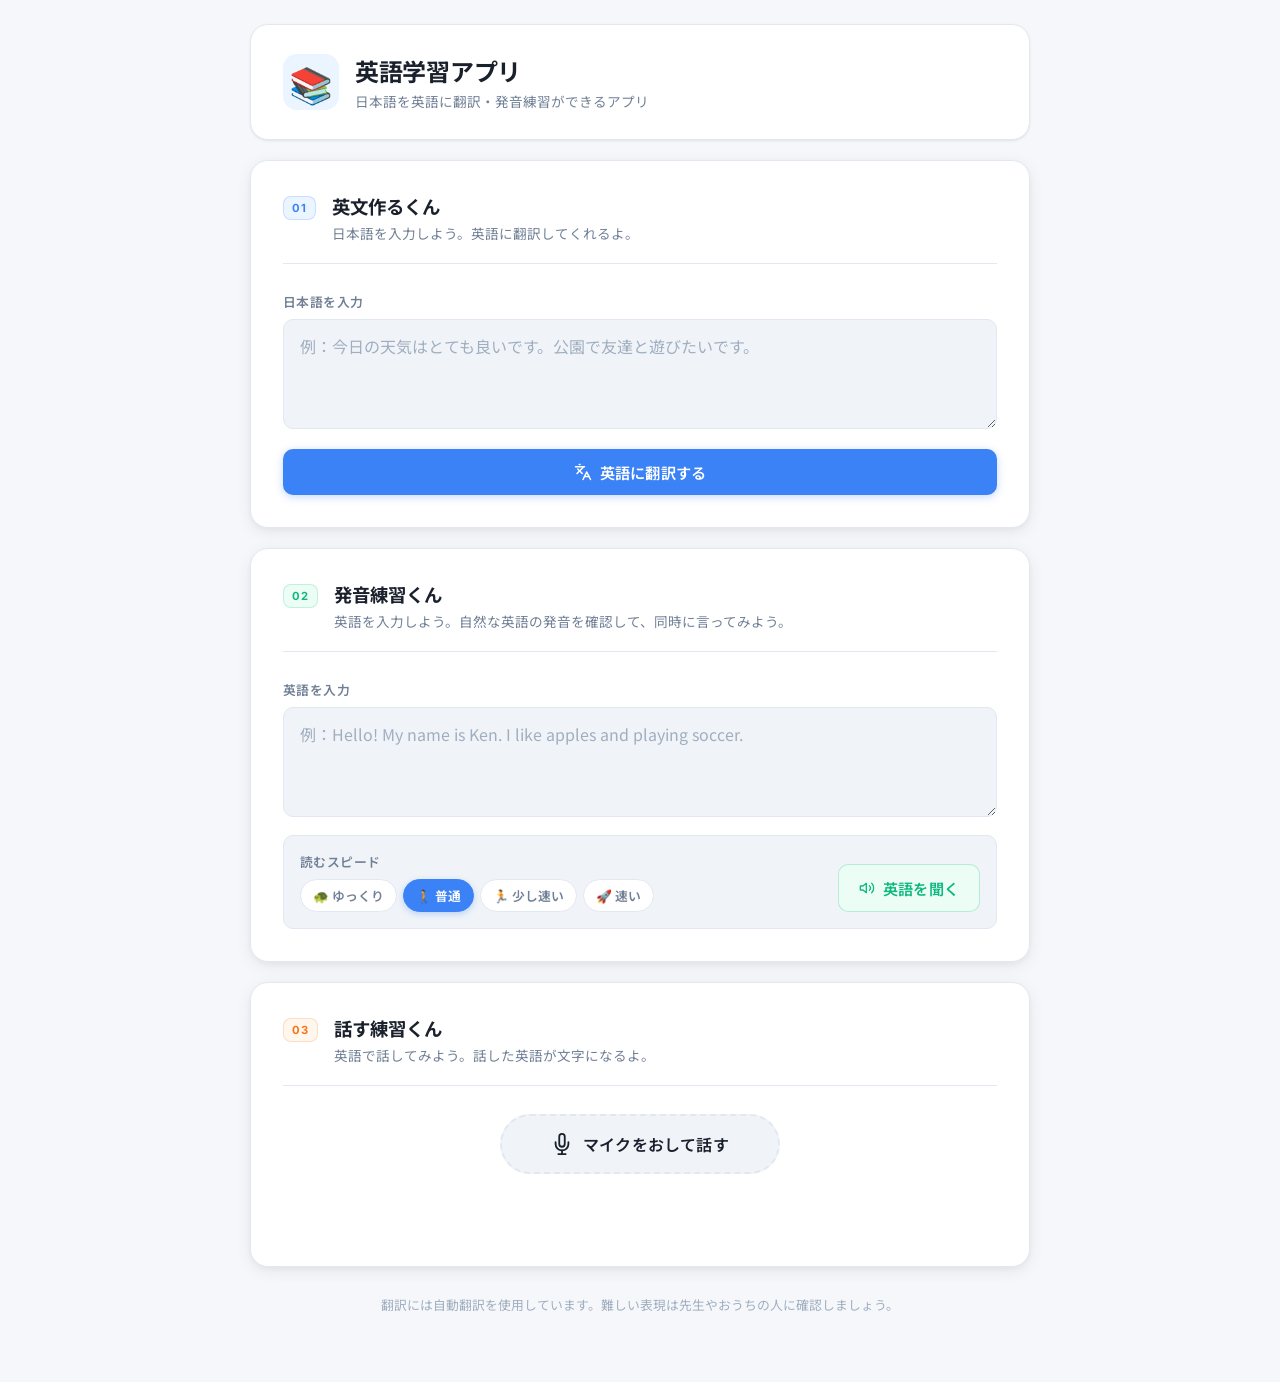
==== all-in-one.html @ df4510b5 "Add files via upload" ====
<!DOCTYPE html>
<html lang="ja">

<head>
  <meta charset="UTF-8">
  <meta name="viewport" content="width=device-width, initial-scale=1.0">
  <title>英語学習アプリ</title>
  <meta name="description" content="小学生高学年向け英語学習アプリ。日本語を英語に翻訳し、読み上げ・スピーキング練習機能付き。">
  <link href="https://fonts.googleapis.com/css2?family=Inter:wght@400;500;600;700&family=Noto+Sans+JP:wght@400;500;700&display=swap" rel="stylesheet">
  <style>
    :root {
      --bg: #F5F7FA;
      --surface: #FFFFFF;
      --surface-2: #F0F4F8;
      --border: #E2E8F0;
      --text-primary: #1A202C;
      --text-secondary: #718096;
      --text-muted: #A0AEC0;
      --blue: #3B82F6;
      --blue-light: #EBF5FF;
      --blue-dark: #2563EB;
      --green: #10B981;
      --green-light: #ECFDF5;
      --red: #EF4444;
      --red-light: #FEF2F2;
      --orange: #F97316;
      --shadow-sm: 0 1px 3px rgba(0,0,0,0.06), 0 1px 2px rgba(0,0,0,0.04);
      --shadow: 0 4px 16px rgba(0,0,0,0.07), 0 2px 6px rgba(0,0,0,0.04);
      --shadow-lg: 0 12px 40px rgba(0,0,0,0.10), 0 4px 12px rgba(0,0,0,0.06);
      --radius: 18px;
      --radius-sm: 10px;
      --transition: all 0.2s cubic-bezier(0.4, 0, 0.2, 1);
    }
    * { box-sizing: border-box; margin: 0; padding: 0; }
    body {
      font-family: 'Noto Sans JP', 'Inter', sans-serif;
      background: var(--bg);
      color: var(--text-primary);
      min-height: 100vh;
      padding: 24px 16px 60px;
    }
    .app-container {
      max-width: 780px;
      margin: 0 auto;
      display: flex;
      flex-direction: column;
      gap: 20px;
    }
    /* ---- Header ---- */
    header {
      padding: 28px 32px;
      background: var(--surface);
      border-radius: var(--radius);
      border: 1px solid var(--border);
      box-shadow: var(--shadow-sm);
      animation: fadeDown 0.5s ease forwards;
    }
    @keyframes fadeDown {
      from { opacity: 0; transform: translateY(-12px); }
      to   { opacity: 1; transform: translateY(0); }
    }
    .header-inner { display: flex; align-items: center; }
    .logo { display: flex; align-items: center; gap: 16px; }
    .logo-icon {
      font-size: 2.2rem;
      width: 56px; height: 56px;
      background: var(--blue-light);
      border-radius: 14px;
      display: flex; align-items: center; justify-content: center;
      flex-shrink: 0;
    }
    header h1 { font-size: 1.5rem; font-weight: 700; color: var(--text-primary); letter-spacing: -0.3px; }
    header p  { font-size: 0.85rem; color: var(--text-secondary); margin-top: 3px; }
    /* ---- Cards ---- */
    main { display: flex; flex-direction: column; gap: 20px; }
    .card {
      background: var(--surface);
      border-radius: var(--radius);
      padding: 32px;
      border: 1px solid var(--border);
      box-shadow: var(--shadow);
      opacity: 0;
      animation: fadeUp 0.5s ease forwards;
    }
    .card:nth-child(1) { animation-delay: 0.08s; }
    .card:nth-child(2) { animation-delay: 0.16s; }
    .card:nth-child(3) { animation-delay: 0.24s; }
    @keyframes fadeUp {
      from { opacity: 0; transform: translateY(16px); }
      to   { opacity: 1; transform: translateY(0); }
    }
    .card-header {
      display: flex; align-items: flex-start; gap: 16px;
      margin-bottom: 28px; padding-bottom: 20px;
      border-bottom: 1px solid var(--border);
    }
    .section-num {
      font-family: 'Inter', monospace;
      font-size: 0.7rem; font-weight: 700;
      color: var(--blue); background: var(--blue-light);
      border: 1px solid rgba(59,130,246,0.2);
      border-radius: 8px; padding: 4px 8px;
      letter-spacing: 1px; margin-top: 3px; flex-shrink: 0;
    }
    #card-speak .section-num { color: var(--orange); background: #FFF7ED; border-color: rgba(249,115,22,0.2); }
    #card-read  .section-num { color: var(--green);  background: var(--green-light); border-color: rgba(16,185,129,0.2); }
    .card h2       { font-size: 1.15rem; font-weight: 700; color: var(--text-primary); margin-bottom: 4px; }
    .card-desc     { font-size: 0.85rem; color: var(--text-secondary); }
    /* ---- Inputs ---- */
    .input-group { display: flex; flex-direction: column; gap: 8px; margin-bottom: 16px; }
    label { font-size: 0.8rem; font-weight: 600; color: var(--text-secondary); letter-spacing: 0.4px; text-transform: uppercase; }
    textarea {
      width: 100%; height: 110px;
      padding: 14px 16px;
      background: var(--surface-2);
      border: 1.5px solid var(--border);
      border-radius: var(--radius-sm);
      color: var(--text-primary);
      font-family: inherit; font-size: 1rem; line-height: 1.6;
      resize: vertical; transition: var(--transition);
    }
    textarea::placeholder { color: var(--text-muted); }
    textarea:focus { outline: none; border-color: var(--blue); background: var(--surface); box-shadow: 0 0 0 3px rgba(59,130,246,0.1); }
    /* ---- Buttons ---- */
    .btn {
      font-family: inherit; font-weight: 600; font-size: 0.95rem;
      cursor: pointer; border: none; border-radius: var(--radius-sm);
      padding: 12px 20px; transition: var(--transition);
      display: inline-flex; align-items: center; justify-content: center;
      gap: 8px; letter-spacing: 0.2px;
    }
    .btn-primary {
      width: 100%; background: var(--blue); color: white;
      margin-top: 4px; box-shadow: 0 2px 8px rgba(59,130,246,0.3);
    }
    .btn-primary:hover { background: var(--blue-dark); box-shadow: 0 4px 16px rgba(59,130,246,0.4); transform: translateY(-1px); }
    .btn-primary:active { transform: translateY(0); }
    .btn-primary:disabled { opacity: 0.6; cursor: not-allowed; transform: none; box-shadow: none; }
    .btn-voice {
      background: var(--green-light); color: var(--green);
      border: 1.5px solid rgba(16,185,129,0.25); white-space: nowrap;
    }
    .btn-voice:hover { background: var(--green); color: white; border-color: transparent; box-shadow: 0 4px 12px rgba(16,185,129,0.35); transform: translateY(-1px); }
    .btn-record {
      width: 100%; max-width: 280px; padding: 16px 28px; font-size: 1rem;
      background: var(--surface-2); color: var(--text-primary);
      border: 2px dashed var(--border); border-radius: 50px; gap: 10px;
    }
    .btn-record:hover { border-color: var(--orange); color: var(--orange); background: #FFF7ED; transform: translateY(-1px); }
    .btn-record.recording {
      background: #FEF2F2; border: 2px solid var(--red); color: var(--red);
      animation: recordPulse 1.5s ease-in-out infinite;
    }
    @keyframes recordPulse {
      0%, 100% { box-shadow: 0 0 0 0 rgba(239,68,68,0.3); }
      50%       { box-shadow: 0 0 0 10px rgba(239,68,68,0); }
    }
    /* ---- Result boxes ---- */
    .result-box {
      margin-top: 20px; background: var(--blue-light);
      border: 1.5px solid rgba(59,130,246,0.2);
      border-radius: var(--radius-sm); padding: 20px;
      animation: fadeIn 0.35s ease;
    }
    .speech-result-box {
      margin-top: 20px; background: #FFF7ED;
      border: 1.5px solid rgba(249,115,22,0.2);
      border-radius: var(--radius-sm); padding: 20px;
      animation: fadeIn 0.35s ease;
    }
    @keyframes fadeIn {
      from { opacity: 0; transform: scale(0.98); }
      to   { opacity: 1; transform: scale(1); }
    }
    .hidden { display: none !important; }
    .result-label {
      display: flex; align-items: center; gap: 6px;
      font-size: 0.75rem; font-weight: 700; color: var(--blue);
      text-transform: uppercase; letter-spacing: 0.8px; margin-bottom: 10px;
    }
    .speech-result-box .result-label { color: var(--orange); }
    .result-text { font-size: 1.25rem; font-weight: 600; color: var(--text-primary); line-height: 1.7; word-break: break-word; }
    /* ---- Speed pills ---- */
    .audio-controls {
      display: flex; flex-wrap: wrap; align-items: flex-end;
      gap: 16px; margin-top: 18px; padding: 16px;
      background: var(--surface-2); border-radius: var(--radius-sm);
      border: 1px solid var(--border);
    }
    .speed-group { display: flex; flex-direction: column; gap: 8px; flex: 1; min-width: 200px; }
    .speed-pills { display: flex; gap: 6px; flex-wrap: wrap; }
    .pill {
      font-family: inherit; font-size: 0.8rem; font-weight: 600;
      cursor: pointer; padding: 6px 12px; border-radius: 50px;
      border: 1.5px solid var(--border); background: var(--surface);
      color: var(--text-secondary); transition: var(--transition);
    }
    .pill:hover { border-color: var(--blue); color: var(--blue); background: var(--blue-light); }
    .pill.active { background: var(--blue); color: white; border-color: var(--blue); box-shadow: 0 2px 6px rgba(59,130,246,0.3); }
    /* ---- Speaking section ---- */
    .speak-area { display: flex; flex-direction: column; align-items: center; gap: 20px; }
    /* ---- Waveform ---- */
    .waveform-container {
      display: flex; align-items: center; justify-content: center;
      gap: 4px; height: 40px; opacity: 0; transition: opacity 0.3s ease;
    }
    .waveform-container.active { opacity: 1; }
    .waveform-container span { display: block; width: 4px; background: var(--orange); border-radius: 4px; height: 6px; animation: none; }
    .waveform-container.active span { animation: wave 1.2s ease-in-out infinite; }
    .waveform-container span:nth-child(1)  { animation-delay: 0s;   }
    .waveform-container span:nth-child(2)  { animation-delay: 0.1s; }
    .waveform-container span:nth-child(3)  { animation-delay: 0.2s; }
    .waveform-container span:nth-child(4)  { animation-delay: 0.3s; }
    .waveform-container span:nth-child(5)  { animation-delay: 0.4s; }
    .waveform-container span:nth-child(6)  { animation-delay: 0.5s; }
    .waveform-container span:nth-child(7)  { animation-delay: 0.4s; }
    .waveform-container span:nth-child(8)  { animation-delay: 0.3s; }
    .waveform-container span:nth-child(9)  { animation-delay: 0.2s; }
    .waveform-container span:nth-child(10) { animation-delay: 0.1s; }
    @keyframes wave {
      0%, 100% { height: 6px;  }
      50%       { height: 32px; }
    }
    /* ---- Speech feedback ---- */
    .speech-feedback {
      margin-top: 12px; font-size: 0.9rem; font-weight: 600;
      padding: 10px 14px; border-radius: 8px;
      background: var(--surface); border: 1px solid var(--border);
      display: none;
    }
    .speech-feedback:not(:empty) { display: block; }
    /* ---- Warning ---- */
    .warning-box {
      background: #FEFCE8; border: 1.5px solid #FDE047;
      border-radius: var(--radius-sm); padding: 16px;
      font-size: 0.9rem; color: #854D0E; width: 100%;
    }
    /* ---- Footer ---- */
    footer { text-align: center; font-size: 0.8rem; color: var(--text-muted); padding: 8px; }
    /* ---- Responsive ---- */
    @media (max-width: 600px) {
      body { padding: 16px 12px 48px; }
      .card { padding: 24px 20px; }
      header { padding: 20px; }
      header h1 { font-size: 1.3rem; }
      .audio-controls { flex-direction: column; align-items: stretch; }
      .btn-voice { width: 100%; }
    }
  </style>
</head>

<body>
  <div class="app-container">
    <header>
      <div class="header-inner">
        <div class="logo">
          <span class="logo-icon">📚</span>
          <div>
            <h1>英語学習アプリ</h1>
            <p>日本語を英語に翻訳・発音練習ができるアプリ</p>
          </div>
        </div>
      </div>
    </header>

    <main>
      <!-- Section 1: Translation -->
      <section class="card" id="card-translate">
        <div class="card-header">
          <span class="section-num">01</span>
          <div>
            <h2>英文作るくん</h2>
            <p class="card-desc">日本語を入力しよう。英語に翻訳してくれるよ。</p>
          </div>
        </div>

        <div class="input-group">
          <label for="ja-input">日本語を入力</label>
          <textarea id="ja-input" placeholder="例：今日の天気はとても良いです。公園で友達と遊びたいです。"></textarea>
        </div>

        <button id="translate-btn" class="btn btn-primary">
          <svg xmlns="http://www.w3.org/2000/svg" width="18" height="18" viewBox="0 0 24 24" fill="none"
            stroke="currentColor" stroke-width="2" stroke-linecap="round" stroke-linejoin="round">
            <path d="M5 8l6 6"/><path d="M4 14l6-6 2-2"/><path d="M2 5h12"/>
            <path d="M7 2h1"/><path d="M22 22l-5-10-5 10"/><path d="M14 18h6"/>
          </svg>
          英語に翻訳する
        </button>

        <div id="en-result-container" class="result-box hidden">
          <div class="result-label">
            <svg xmlns="http://www.w3.org/2000/svg" width="14" height="14" viewBox="0 0 24 24" fill="none"
              stroke="currentColor" stroke-width="2" stroke-linecap="round" stroke-linejoin="round">
              <polyline points="20 6 9 17 4 12"/>
            </svg>
            翻訳結果
          </div>
          <p id="en-result-text" class="result-text"></p>

          <div class="audio-controls">
            <div class="speed-group">
              <label for="speed-1">読むスピード</label>
              <div class="speed-pills" id="speed-pills-1" data-target="speed-1">
                <button class="pill" data-value="0.5">🐢 ゆっくり</button>
                <button class="pill active" data-value="0.8">🚶 普通</button>
                <button class="pill" data-value="1.1">🏃 少し速い</button>
                <button class="pill" data-value="1.3">🚀 速い</button>
              </div>
              <input type="hidden" id="speed-1" value="0.8">
            </div>
            <button id="speak-translated-btn" class="btn btn-voice">
              <svg xmlns="http://www.w3.org/2000/svg" width="16" height="16" viewBox="0 0 24 24" fill="none"
                stroke="currentColor" stroke-width="2" stroke-linecap="round" stroke-linejoin="round">
                <polygon points="11 5 6 9 2 9 2 15 6 15 11 19 11 5"/>
                <path d="M19.07 4.93a10 10 0 0 1 0 14.14"/>
                <path d="M15.54 8.46a5 5 0 0 1 0 7.07"/>
              </svg>
              英語を聞く
            </button>
          </div>
        </div>
      </section>

      <!-- Section 2: Read custom English -->
      <section class="card" id="card-read">
        <div class="card-header">
          <span class="section-num">02</span>
          <div>
            <h2>発音練習くん</h2>
            <p class="card-desc">英語を入力しよう。自然な英語の発音を確認して、同時に言ってみよう。</p>
          </div>
        </div>

        <div class="input-group">
          <label for="en-input">英語を入力</label>
          <textarea id="en-input" placeholder="例：Hello! My name is Ken. I like apples and playing soccer."></textarea>
        </div>

        <div class="audio-controls">
          <div class="speed-group">
            <label>読むスピード</label>
            <div class="speed-pills" id="speed-pills-2" data-target="speed-2">
              <button class="pill" data-value="0.5">🐢 ゆっくり</button>
              <button class="pill active" data-value="0.8">🚶 普通</button>
              <button class="pill" data-value="1.1">🏃 少し速い</button>
              <button class="pill" data-value="1.3">🚀 速い</button>
            </div>
            <input type="hidden" id="speed-2" value="0.8">
          </div>
          <button id="speak-input-btn" class="btn btn-voice">
            <svg xmlns="http://www.w3.org/2000/svg" width="16" height="16" viewBox="0 0 24 24" fill="none"
              stroke="currentColor" stroke-width="2" stroke-linecap="round" stroke-linejoin="round">
              <polygon points="11 5 6 9 2 9 2 15 6 15 11 19 11 5"/>
              <path d="M19.07 4.93a10 10 0 0 1 0 14.14"/>
              <path d="M15.54 8.46a5 5 0 0 1 0 7.07"/>
            </svg>
            英語を聞く
          </button>
        </div>
      </section>

      <!-- Section 3: Speaking Practice -->
      <section class="card" id="card-speak">
        <div class="card-header">
          <span class="section-num">03</span>
          <div>
            <h2>話す練習くん</h2>
            <p class="card-desc">英語で話してみよう。話した英語が文字になるよ。</p>
          </div>
        </div>

        <div class="speak-area">
          <button id="start-speech-btn" class="btn btn-record">
            <svg class="mic-icon" xmlns="http://www.w3.org/2000/svg" width="22" height="22" viewBox="0 0 24 24"
              fill="none" stroke="currentColor" stroke-width="2" stroke-linecap="round" stroke-linejoin="round">
              <path d="M12 1a3 3 0 0 0-3 3v8a3 3 0 0 0 6 0V4a3 3 0 0 0-3-3z"/>
              <path d="M19 10v2a7 7 0 0 1-14 0v-2"/>
              <line x1="12" y1="19" x2="12" y2="23"/>
              <line x1="8" y1="23" x2="16" y2="23"/>
            </svg>
            <span id="speech-btn-text">マイクをおして話す</span>
          </button>

          <div class="waveform-container" id="waveform" aria-hidden="true">
            <span></span><span></span><span></span><span></span><span></span>
            <span></span><span></span><span></span><span></span><span></span>
          </div>

          <div id="speech-result-container" class="speech-result-box hidden">
            <div class="result-label">
              <svg xmlns="http://www.w3.org/2000/svg" width="14" height="14" viewBox="0 0 24 24" fill="none"
                stroke="currentColor" stroke-width="2" stroke-linecap="round" stroke-linejoin="round">
                <polyline points="20 6 9 17 4 12"/>
              </svg>
              認識した英語
            </div>
            <p id="speech-result-text" class="result-text"></p>
            <div class="speech-feedback" id="speech-feedback"></div>
          </div>

          <div id="speech-not-supported" class="warning-box hidden">
            ⚠️ このブラウザは音声認識に対応していません。Google Chromeを使ってください。
          </div>
        </div>
      </section>
    </main>

    <footer>
      <p>翻訳には自動翻訳を使用しています。難しい表現は先生やおうちの人に確認しましょう。</p>
    </footer>
  </div>

  <script>
    document.addEventListener('DOMContentLoaded', () => {
      const jaInput            = document.getElementById('ja-input');
      const translateBtn       = document.getElementById('translate-btn');
      const enResultContainer  = document.getElementById('en-result-container');
      const enResultText       = document.getElementById('en-result-text');
      const speakTranslatedBtn = document.getElementById('speak-translated-btn');
      const enInput            = document.getElementById('en-input');
      const speakInputBtn      = document.getElementById('speak-input-btn');
      const startSpeechBtn     = document.getElementById('start-speech-btn');
      const speechBtnText      = document.getElementById('speech-btn-text');
      const waveform           = document.getElementById('waveform');
      const speechResultContainer = document.getElementById('speech-result-container');
      const speechResultText   = document.getElementById('speech-result-text');
      const speechFeedback     = document.getElementById('speech-feedback');
      const speechNotSupported = document.getElementById('speech-not-supported');

      // Speed pills
      document.querySelectorAll('.speed-pills').forEach(group => {
        const hiddenInput = document.getElementById(group.dataset.target);
        group.querySelectorAll('.pill').forEach(pill => {
          pill.addEventListener('click', () => {
            group.querySelectorAll('.pill').forEach(p => p.classList.remove('active'));
            pill.classList.add('active');
            hiddenInput.value = pill.dataset.value;
          });
        });
      });

      // Speech Synthesis
      const synth = window.speechSynthesis;
      let voices = [];
      function loadVoices() { voices = synth.getVoices(); }
      loadVoices();
      if (speechSynthesis.onvoiceschanged !== undefined) speechSynthesis.onvoiceschanged = loadVoices;

      function speak(text, rate) {
        if (!text) return;
        synth.cancel();
        const utterThis = new SpeechSynthesisUtterance(text);
        const enVoice = voices.find(v => v.lang.startsWith('en-US') && v.name.includes('Google'))
                     || voices.find(v => v.lang.startsWith('en-US'))
                     || voices.find(v => v.lang.startsWith('en'));
        if (enVoice) utterThis.voice = enVoice;
        utterThis.lang = 'en-US';
        utterThis.rate = parseFloat(rate);
        synth.speak(utterThis);
      }

      // Vocabulary simplifier
      function simplifyEnglish(text) {
        const map = {
          purchase:'buy', require:'need', assist:'help', difficult:'hard',
          comprehend:'understand', reside:'live', consume:'eat', beverage:'drink',
          obtain:'get', receive:'get', construct:'make', manufacture:'make',
          automobile:'car', photograph:'photo', attempt:'try'
        };
        return Object.entries(map).reduce((str, [c, s]) =>
          str.replace(new RegExp(`\\b${c}\\b`, 'gi'), m =>
            m[0] === m[0].toUpperCase() ? s.charAt(0).toUpperCase() + s.slice(1) : s
          ), text);
      }

      // Translation
      async function translateJaToEn(text) {
        const url = `https://translate.googleapis.com/translate_a/single?client=gtx&sl=ja&tl=en&dt=t&q=${encodeURIComponent(text)}`;
        try {
          const res = await fetch(url);
          if (!res.ok) throw new Error();
          const data = await res.json();
          return simplifyEnglish(data[0].map(s => s[0]).join(''));
        } catch {
          return 'Sorry, translation failed. Please try again.';
        }
      }

      // Section 1
      translateBtn.addEventListener('click', async () => {
        const text = jaInput.value.trim();
        if (!text) { jaInput.focus(); return; }
        translateBtn.textContent = '翻訳中...';
        translateBtn.disabled = true;
        enResultContainer.classList.add('hidden');
        const result = await translateJaToEn(text);
        translateBtn.innerHTML = `<svg xmlns="http://www.w3.org/2000/svg" width="18" height="18" viewBox="0 0 24 24" fill="none" stroke="currentColor" stroke-width="2" stroke-linecap="round" stroke-linejoin="round"><path d="M5 8l6 6"/><path d="M4 14l6-6 2-2"/><path d="M2 5h12"/><path d="M7 2h1"/><path d="M22 22l-5-10-5 10"/><path d="M14 18h6"/></svg> 英語に翻訳する`;
        translateBtn.disabled = false;
        enResultText.textContent = result;
        enResultContainer.classList.remove('hidden');
      });
      speakTranslatedBtn.addEventListener('click', () => speak(enResultText.textContent, document.getElementById('speed-1').value));

      // Section 2
      speakInputBtn.addEventListener('click', () => {
        const text = enInput.value.trim();
        if (!text) { enInput.focus(); return; }
        speak(text, document.getElementById('speed-2').value);
      });

      // Section 3 — Speech recognition
      const SpeechRecognition = window.SpeechRecognition || window.webkitSpeechRecognition;
      if (!SpeechRecognition) {
        startSpeechBtn.classList.add('hidden');
        speechNotSupported.classList.remove('hidden');
      } else {
        const recognition = new SpeechRecognition();
        recognition.lang = 'en-US';
        recognition.interimResults = true;
        recognition.continuous = true;
        let isRecording = false;

        function startRecording() {
          isRecording = true;
          startSpeechBtn.classList.add('recording');
          speechBtnText.textContent = 'タップして停止';
          waveform.classList.add('active');
          speechResultContainer.classList.add('hidden');
          speechFeedback.textContent = '';
          recognition.start();
        }
        function stopRecording() {
          isRecording = false;
          startSpeechBtn.classList.remove('recording');
          speechBtnText.textContent = 'マイクをおして話す';
          waveform.classList.remove('active');
          recognition.stop();
        }

        startSpeechBtn.addEventListener('click', () => isRecording ? stopRecording() : startRecording());

        recognition.addEventListener('result', e => {
          const transcript = Array.from(e.results).map(r => r[0].transcript).join('');
          speechResultText.textContent = transcript;
          speechResultContainer.classList.remove('hidden');
          if (e.results[0].isFinal) {
            const conf = Math.round(e.results[0][0].confidence * 100);
            if (conf >= 75) { speechFeedback.style.color = '#10B981'; speechFeedback.textContent = `✅ よく聞き取れました！ (認識度: ${conf}%)`; }
            else if (conf >= 50) { speechFeedback.style.color = '#F97316'; speechFeedback.textContent = `🔄 もう少しゆっくり話してみよう (認識度: ${conf}%)`; }
            else { speechFeedback.style.color = '#EF4444'; speechFeedback.textContent = `🎤 もう一度はっきり話してみよう (認識度: ${conf}%)`; }
          }
        });
        recognition.addEventListener('end', () => { if (isRecording) stopRecording(); });
        recognition.addEventListener('error', e => {
          stopRecording();
          if (e.error === 'no-speech') {
            speechFeedback.style.color = '#F97316';
            speechFeedback.textContent = '🎤 声が聞き取れませんでした。マイクに向かって話してみよう。';
            speechResultContainer.classList.remove('hidden');
          }
        });
      }
    });
  </script>
</body>
</html>
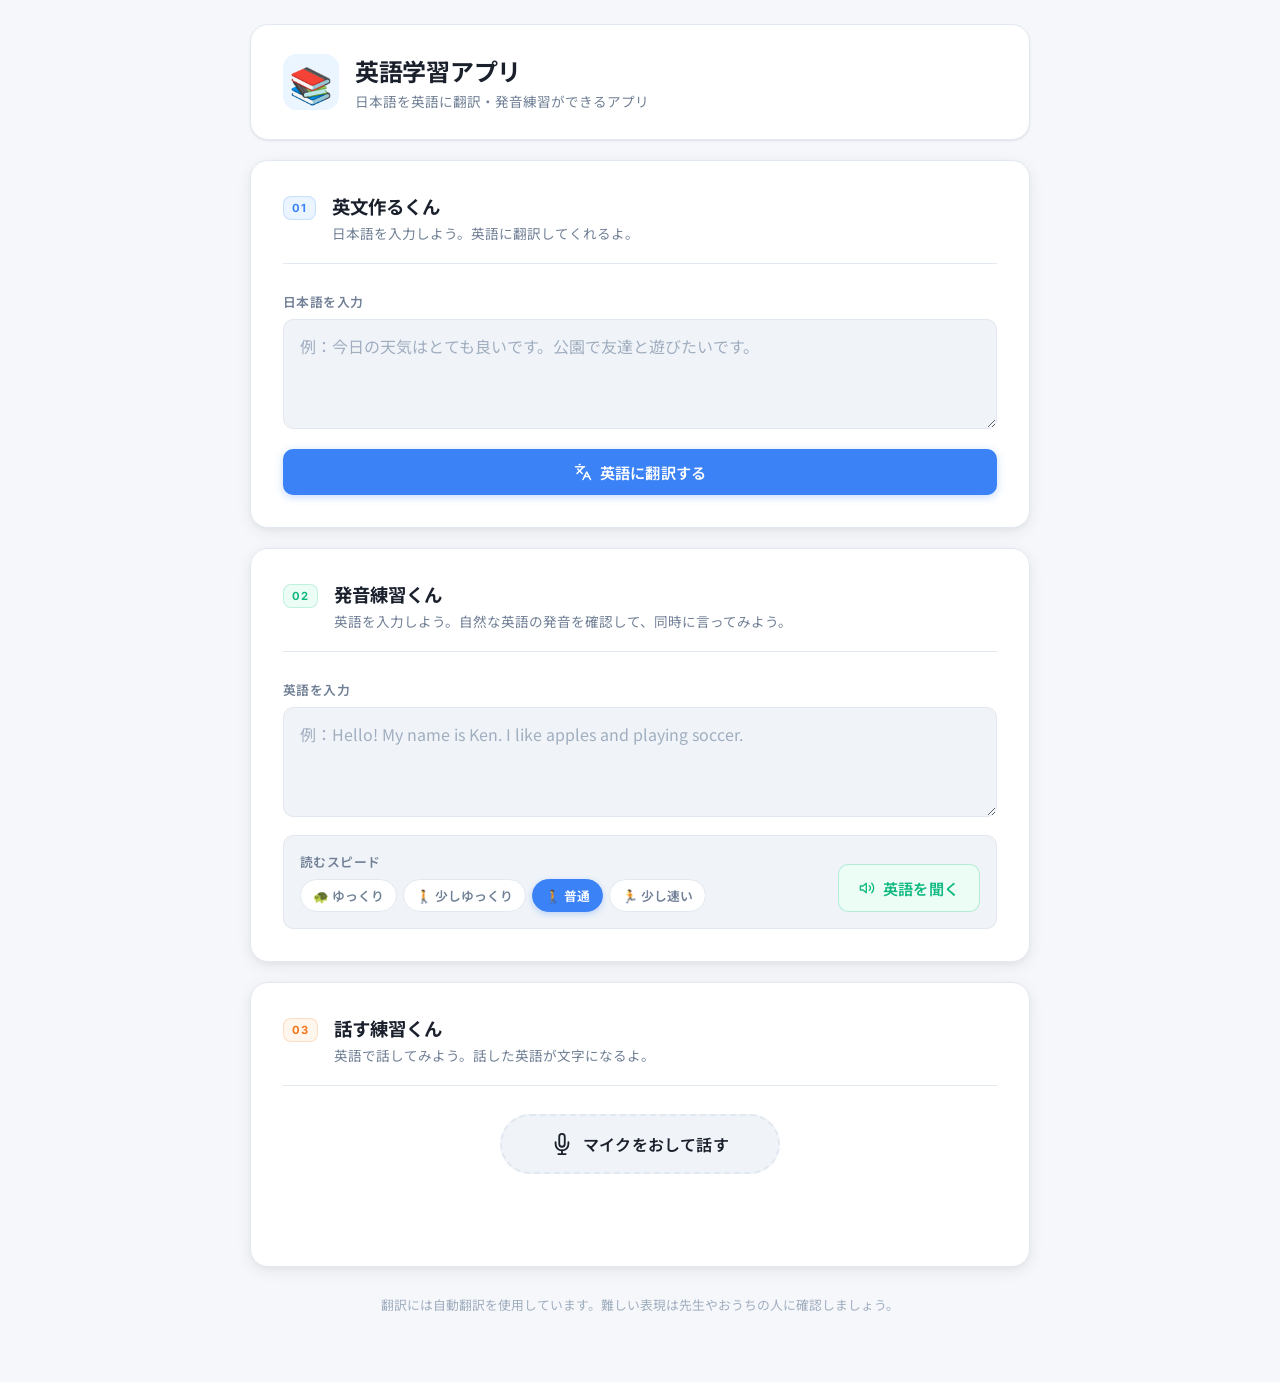
==== commit c47556d4: "Add files via upload" ====
--- a/all-in-one.html
+++ b/all-in-one.html
@@ -6,7 +6,9 @@
   <meta name="viewport" content="width=device-width, initial-scale=1.0">
   <title>英語学習アプリ</title>
   <meta name="description" content="小学生高学年向け英語学習アプリ。日本語を英語に翻訳し、読み上げ・スピーキング練習機能付き。">
-  <link href="https://fonts.googleapis.com/css2?family=Inter:wght@400;500;600;700&family=Noto+Sans+JP:wght@400;500;700&display=swap" rel="stylesheet">
+  <link
+    href="https://fonts.googleapis.com/css2?family=Inter:wght@400;500;600;700&family=Noto+Sans+JP:wght@400;500;700&display=swap"
+    rel="stylesheet">
   <style>
     :root {
       --bg: #F5F7FA;
@@ -24,14 +26,20 @@
       --red: #EF4444;
       --red-light: #FEF2F2;
       --orange: #F97316;
-      --shadow-sm: 0 1px 3px rgba(0,0,0,0.06), 0 1px 2px rgba(0,0,0,0.04);
-      --shadow: 0 4px 16px rgba(0,0,0,0.07), 0 2px 6px rgba(0,0,0,0.04);
-      --shadow-lg: 0 12px 40px rgba(0,0,0,0.10), 0 4px 12px rgba(0,0,0,0.06);
+      --shadow-sm: 0 1px 3px rgba(0, 0, 0, 0.06), 0 1px 2px rgba(0, 0, 0, 0.04);
+      --shadow: 0 4px 16px rgba(0, 0, 0, 0.07), 0 2px 6px rgba(0, 0, 0, 0.04);
+      --shadow-lg: 0 12px 40px rgba(0, 0, 0, 0.10), 0 4px 12px rgba(0, 0, 0, 0.06);
       --radius: 18px;
       --radius-sm: 10px;
       --transition: all 0.2s cubic-bezier(0.4, 0, 0.2, 1);
     }
-    * { box-sizing: border-box; margin: 0; padding: 0; }
+
+    * {
+      box-sizing: border-box;
+      margin: 0;
+      padding: 0;
+    }
+
     body {
       font-family: 'Noto Sans JP', 'Inter', sans-serif;
       background: var(--bg);
@@ -39,6 +47,7 @@
       min-height: 100vh;
       padding: 24px 16px 60px;
     }
+
     .app-container {
       max-width: 780px;
       margin: 0 auto;
@@ -46,6 +55,7 @@
       flex-direction: column;
       gap: 20px;
     }
+
     /* ---- Header ---- */
     header {
       padding: 28px 32px;
@@ -55,24 +65,62 @@
       box-shadow: var(--shadow-sm);
       animation: fadeDown 0.5s ease forwards;
     }
+
     @keyframes fadeDown {
-      from { opacity: 0; transform: translateY(-12px); }
-      to   { opacity: 1; transform: translateY(0); }
-    }
-    .header-inner { display: flex; align-items: center; }
-    .logo { display: flex; align-items: center; gap: 16px; }
+      from {
+        opacity: 0;
+        transform: translateY(-12px);
+      }
+
+      to {
+        opacity: 1;
+        transform: translateY(0);
+      }
+    }
+
+    .header-inner {
+      display: flex;
+      align-items: center;
+    }
+
+    .logo {
+      display: flex;
+      align-items: center;
+      gap: 16px;
+    }
+
     .logo-icon {
       font-size: 2.2rem;
-      width: 56px; height: 56px;
+      width: 56px;
+      height: 56px;
       background: var(--blue-light);
       border-radius: 14px;
-      display: flex; align-items: center; justify-content: center;
+      display: flex;
+      align-items: center;
+      justify-content: center;
       flex-shrink: 0;
     }
-    header h1 { font-size: 1.5rem; font-weight: 700; color: var(--text-primary); letter-spacing: -0.3px; }
-    header p  { font-size: 0.85rem; color: var(--text-secondary); margin-top: 3px; }
+
+    header h1 {
+      font-size: 1.5rem;
+      font-weight: 700;
+      color: var(--text-primary);
+      letter-spacing: -0.3px;
+    }
+
+    header p {
+      font-size: 0.85rem;
+      color: var(--text-secondary);
+      margin-top: 3px;
+    }
+
     /* ---- Cards ---- */
-    main { display: flex; flex-direction: column; gap: 20px; }
+    main {
+      display: flex;
+      flex-direction: column;
+      gap: 20px;
+    }
+
     .card {
       background: var(--surface);
       border-radius: var(--radius);
@@ -82,169 +130,476 @@
       opacity: 0;
       animation: fadeUp 0.5s ease forwards;
     }
-    .card:nth-child(1) { animation-delay: 0.08s; }
-    .card:nth-child(2) { animation-delay: 0.16s; }
-    .card:nth-child(3) { animation-delay: 0.24s; }
+
+    .card:nth-child(1) {
+      animation-delay: 0.08s;
+    }
+
+    .card:nth-child(2) {
+      animation-delay: 0.16s;
+    }
+
+    .card:nth-child(3) {
+      animation-delay: 0.24s;
+    }
+
     @keyframes fadeUp {
-      from { opacity: 0; transform: translateY(16px); }
-      to   { opacity: 1; transform: translateY(0); }
-    }
+      from {
+        opacity: 0;
+        transform: translateY(16px);
+      }
+
+      to {
+        opacity: 1;
+        transform: translateY(0);
+      }
+    }
+
     .card-header {
-      display: flex; align-items: flex-start; gap: 16px;
-      margin-bottom: 28px; padding-bottom: 20px;
+      display: flex;
+      align-items: flex-start;
+      gap: 16px;
+      margin-bottom: 28px;
+      padding-bottom: 20px;
       border-bottom: 1px solid var(--border);
     }
+
     .section-num {
       font-family: 'Inter', monospace;
-      font-size: 0.7rem; font-weight: 700;
-      color: var(--blue); background: var(--blue-light);
-      border: 1px solid rgba(59,130,246,0.2);
-      border-radius: 8px; padding: 4px 8px;
-      letter-spacing: 1px; margin-top: 3px; flex-shrink: 0;
-    }
-    #card-speak .section-num { color: var(--orange); background: #FFF7ED; border-color: rgba(249,115,22,0.2); }
-    #card-read  .section-num { color: var(--green);  background: var(--green-light); border-color: rgba(16,185,129,0.2); }
-    .card h2       { font-size: 1.15rem; font-weight: 700; color: var(--text-primary); margin-bottom: 4px; }
-    .card-desc     { font-size: 0.85rem; color: var(--text-secondary); }
+      font-size: 0.7rem;
+      font-weight: 700;
+      color: var(--blue);
+      background: var(--blue-light);
+      border: 1px solid rgba(59, 130, 246, 0.2);
+      border-radius: 8px;
+      padding: 4px 8px;
+      letter-spacing: 1px;
+      margin-top: 3px;
+      flex-shrink: 0;
+    }
+
+    #card-speak .section-num {
+      color: var(--orange);
+      background: #FFF7ED;
+      border-color: rgba(249, 115, 22, 0.2);
+    }
+
+    #card-read .section-num {
+      color: var(--green);
+      background: var(--green-light);
+      border-color: rgba(16, 185, 129, 0.2);
+    }
+
+    .card h2 {
+      font-size: 1.15rem;
+      font-weight: 700;
+      color: var(--text-primary);
+      margin-bottom: 4px;
+    }
+
+    .card-desc {
+      font-size: 0.85rem;
+      color: var(--text-secondary);
+    }
+
     /* ---- Inputs ---- */
-    .input-group { display: flex; flex-direction: column; gap: 8px; margin-bottom: 16px; }
-    label { font-size: 0.8rem; font-weight: 600; color: var(--text-secondary); letter-spacing: 0.4px; text-transform: uppercase; }
+    .input-group {
+      display: flex;
+      flex-direction: column;
+      gap: 8px;
+      margin-bottom: 16px;
+    }
+
+    label {
+      font-size: 0.8rem;
+      font-weight: 600;
+      color: var(--text-secondary);
+      letter-spacing: 0.4px;
+      text-transform: uppercase;
+    }
+
     textarea {
-      width: 100%; height: 110px;
+      width: 100%;
+      height: 110px;
       padding: 14px 16px;
       background: var(--surface-2);
       border: 1.5px solid var(--border);
       border-radius: var(--radius-sm);
       color: var(--text-primary);
-      font-family: inherit; font-size: 1rem; line-height: 1.6;
-      resize: vertical; transition: var(--transition);
-    }
-    textarea::placeholder { color: var(--text-muted); }
-    textarea:focus { outline: none; border-color: var(--blue); background: var(--surface); box-shadow: 0 0 0 3px rgba(59,130,246,0.1); }
+      font-family: inherit;
+      font-size: 1rem;
+      line-height: 1.6;
+      resize: vertical;
+      transition: var(--transition);
+    }
+
+    textarea::placeholder {
+      color: var(--text-muted);
+    }
+
+    textarea:focus {
+      outline: none;
+      border-color: var(--blue);
+      background: var(--surface);
+      box-shadow: 0 0 0 3px rgba(59, 130, 246, 0.1);
+    }
+
     /* ---- Buttons ---- */
     .btn {
-      font-family: inherit; font-weight: 600; font-size: 0.95rem;
-      cursor: pointer; border: none; border-radius: var(--radius-sm);
-      padding: 12px 20px; transition: var(--transition);
-      display: inline-flex; align-items: center; justify-content: center;
-      gap: 8px; letter-spacing: 0.2px;
-    }
+      font-family: inherit;
+      font-weight: 600;
+      font-size: 0.95rem;
+      cursor: pointer;
+      border: none;
+      border-radius: var(--radius-sm);
+      padding: 12px 20px;
+      transition: var(--transition);
+      display: inline-flex;
+      align-items: center;
+      justify-content: center;
+      gap: 8px;
+      letter-spacing: 0.2px;
+    }
+
     .btn-primary {
-      width: 100%; background: var(--blue); color: white;
-      margin-top: 4px; box-shadow: 0 2px 8px rgba(59,130,246,0.3);
-    }
-    .btn-primary:hover { background: var(--blue-dark); box-shadow: 0 4px 16px rgba(59,130,246,0.4); transform: translateY(-1px); }
-    .btn-primary:active { transform: translateY(0); }
-    .btn-primary:disabled { opacity: 0.6; cursor: not-allowed; transform: none; box-shadow: none; }
+      width: 100%;
+      background: var(--blue);
+      color: white;
+      margin-top: 4px;
+      box-shadow: 0 2px 8px rgba(59, 130, 246, 0.3);
+    }
+
+    .btn-primary:hover {
+      background: var(--blue-dark);
+      box-shadow: 0 4px 16px rgba(59, 130, 246, 0.4);
+      transform: translateY(-1px);
+    }
+
+    .btn-primary:active {
+      transform: translateY(0);
+    }
+
+    .btn-primary:disabled {
+      opacity: 0.6;
+      cursor: not-allowed;
+      transform: none;
+      box-shadow: none;
+    }
+
     .btn-voice {
-      background: var(--green-light); color: var(--green);
-      border: 1.5px solid rgba(16,185,129,0.25); white-space: nowrap;
-    }
-    .btn-voice:hover { background: var(--green); color: white; border-color: transparent; box-shadow: 0 4px 12px rgba(16,185,129,0.35); transform: translateY(-1px); }
+      background: var(--green-light);
+      color: var(--green);
+      border: 1.5px solid rgba(16, 185, 129, 0.25);
+      white-space: nowrap;
+    }
+
+    .btn-voice:hover {
+      background: var(--green);
+      color: white;
+      border-color: transparent;
+      box-shadow: 0 4px 12px rgba(16, 185, 129, 0.35);
+      transform: translateY(-1px);
+    }
+
     .btn-record {
-      width: 100%; max-width: 280px; padding: 16px 28px; font-size: 1rem;
-      background: var(--surface-2); color: var(--text-primary);
-      border: 2px dashed var(--border); border-radius: 50px; gap: 10px;
-    }
-    .btn-record:hover { border-color: var(--orange); color: var(--orange); background: #FFF7ED; transform: translateY(-1px); }
+      width: 100%;
+      max-width: 280px;
+      padding: 16px 28px;
+      font-size: 1rem;
+      background: var(--surface-2);
+      color: var(--text-primary);
+      border: 2px dashed var(--border);
+      border-radius: 50px;
+      gap: 10px;
+    }
+
+    .btn-record:hover {
+      border-color: var(--orange);
+      color: var(--orange);
+      background: #FFF7ED;
+      transform: translateY(-1px);
+    }
+
     .btn-record.recording {
-      background: #FEF2F2; border: 2px solid var(--red); color: var(--red);
+      background: #FEF2F2;
+      border: 2px solid var(--red);
+      color: var(--red);
       animation: recordPulse 1.5s ease-in-out infinite;
     }
+
     @keyframes recordPulse {
-      0%, 100% { box-shadow: 0 0 0 0 rgba(239,68,68,0.3); }
-      50%       { box-shadow: 0 0 0 10px rgba(239,68,68,0); }
-    }
+
+      0%,
+      100% {
+        box-shadow: 0 0 0 0 rgba(239, 68, 68, 0.3);
+      }
+
+      50% {
+        box-shadow: 0 0 0 10px rgba(239, 68, 68, 0);
+      }
+    }
+
     /* ---- Result boxes ---- */
     .result-box {
-      margin-top: 20px; background: var(--blue-light);
-      border: 1.5px solid rgba(59,130,246,0.2);
-      border-radius: var(--radius-sm); padding: 20px;
+      margin-top: 20px;
+      background: var(--blue-light);
+      border: 1.5px solid rgba(59, 130, 246, 0.2);
+      border-radius: var(--radius-sm);
+      padding: 20px;
       animation: fadeIn 0.35s ease;
     }
+
     .speech-result-box {
-      margin-top: 20px; background: #FFF7ED;
-      border: 1.5px solid rgba(249,115,22,0.2);
-      border-radius: var(--radius-sm); padding: 20px;
+      margin-top: 20px;
+      background: #FFF7ED;
+      border: 1.5px solid rgba(249, 115, 22, 0.2);
+      border-radius: var(--radius-sm);
+      padding: 20px;
       animation: fadeIn 0.35s ease;
     }
+
     @keyframes fadeIn {
-      from { opacity: 0; transform: scale(0.98); }
-      to   { opacity: 1; transform: scale(1); }
-    }
-    .hidden { display: none !important; }
+      from {
+        opacity: 0;
+        transform: scale(0.98);
+      }
+
+      to {
+        opacity: 1;
+        transform: scale(1);
+      }
+    }
+
+    .hidden {
+      display: none !important;
+    }
+
     .result-label {
-      display: flex; align-items: center; gap: 6px;
-      font-size: 0.75rem; font-weight: 700; color: var(--blue);
-      text-transform: uppercase; letter-spacing: 0.8px; margin-bottom: 10px;
-    }
-    .speech-result-box .result-label { color: var(--orange); }
-    .result-text { font-size: 1.25rem; font-weight: 600; color: var(--text-primary); line-height: 1.7; word-break: break-word; }
+      display: flex;
+      align-items: center;
+      gap: 6px;
+      font-size: 0.75rem;
+      font-weight: 700;
+      color: var(--blue);
+      text-transform: uppercase;
+      letter-spacing: 0.8px;
+      margin-bottom: 10px;
+    }
+
+    .speech-result-box .result-label {
+      color: var(--orange);
+    }
+
+    .result-text {
+      font-size: 1.25rem;
+      font-weight: 600;
+      color: var(--text-primary);
+      line-height: 1.7;
+      word-break: break-word;
+    }
+
     /* ---- Speed pills ---- */
     .audio-controls {
-      display: flex; flex-wrap: wrap; align-items: flex-end;
-      gap: 16px; margin-top: 18px; padding: 16px;
-      background: var(--surface-2); border-radius: var(--radius-sm);
+      display: flex;
+      flex-wrap: wrap;
+      align-items: flex-end;
+      gap: 16px;
+      margin-top: 18px;
+      padding: 16px;
+      background: var(--surface-2);
+      border-radius: var(--radius-sm);
       border: 1px solid var(--border);
     }
-    .speed-group { display: flex; flex-direction: column; gap: 8px; flex: 1; min-width: 200px; }
-    .speed-pills { display: flex; gap: 6px; flex-wrap: wrap; }
+
+    .speed-group {
+      display: flex;
+      flex-direction: column;
+      gap: 8px;
+      flex: 1;
+      min-width: 200px;
+    }
+
+    .speed-pills {
+      display: flex;
+      gap: 6px;
+      flex-wrap: wrap;
+    }
+
     .pill {
-      font-family: inherit; font-size: 0.8rem; font-weight: 600;
-      cursor: pointer; padding: 6px 12px; border-radius: 50px;
-      border: 1.5px solid var(--border); background: var(--surface);
-      color: var(--text-secondary); transition: var(--transition);
-    }
-    .pill:hover { border-color: var(--blue); color: var(--blue); background: var(--blue-light); }
-    .pill.active { background: var(--blue); color: white; border-color: var(--blue); box-shadow: 0 2px 6px rgba(59,130,246,0.3); }
+      font-family: inherit;
+      font-size: 0.8rem;
+      font-weight: 600;
+      cursor: pointer;
+      padding: 6px 12px;
+      border-radius: 50px;
+      border: 1.5px solid var(--border);
+      background: var(--surface);
+      color: var(--text-secondary);
+      transition: var(--transition);
+    }
+
+    .pill:hover {
+      border-color: var(--blue);
+      color: var(--blue);
+      background: var(--blue-light);
+    }
+
+    .pill.active {
+      background: var(--blue);
+      color: white;
+      border-color: var(--blue);
+      box-shadow: 0 2px 6px rgba(59, 130, 246, 0.3);
+    }
+
     /* ---- Speaking section ---- */
-    .speak-area { display: flex; flex-direction: column; align-items: center; gap: 20px; }
+    .speak-area {
+      display: flex;
+      flex-direction: column;
+      align-items: center;
+      gap: 20px;
+    }
+
     /* ---- Waveform ---- */
     .waveform-container {
-      display: flex; align-items: center; justify-content: center;
-      gap: 4px; height: 40px; opacity: 0; transition: opacity 0.3s ease;
-    }
-    .waveform-container.active { opacity: 1; }
-    .waveform-container span { display: block; width: 4px; background: var(--orange); border-radius: 4px; height: 6px; animation: none; }
-    .waveform-container.active span { animation: wave 1.2s ease-in-out infinite; }
-    .waveform-container span:nth-child(1)  { animation-delay: 0s;   }
-    .waveform-container span:nth-child(2)  { animation-delay: 0.1s; }
-    .waveform-container span:nth-child(3)  { animation-delay: 0.2s; }
-    .waveform-container span:nth-child(4)  { animation-delay: 0.3s; }
-    .waveform-container span:nth-child(5)  { animation-delay: 0.4s; }
-    .waveform-container span:nth-child(6)  { animation-delay: 0.5s; }
-    .waveform-container span:nth-child(7)  { animation-delay: 0.4s; }
-    .waveform-container span:nth-child(8)  { animation-delay: 0.3s; }
-    .waveform-container span:nth-child(9)  { animation-delay: 0.2s; }
-    .waveform-container span:nth-child(10) { animation-delay: 0.1s; }
+      display: flex;
+      align-items: center;
+      justify-content: center;
+      gap: 4px;
+      height: 40px;
+      opacity: 0;
+      transition: opacity 0.3s ease;
+    }
+
+    .waveform-container.active {
+      opacity: 1;
+    }
+
+    .waveform-container span {
+      display: block;
+      width: 4px;
+      background: var(--orange);
+      border-radius: 4px;
+      height: 6px;
+      animation: none;
+    }
+
+    .waveform-container.active span {
+      animation: wave 1.2s ease-in-out infinite;
+    }
+
+    .waveform-container span:nth-child(1) {
+      animation-delay: 0s;
+    }
+
+    .waveform-container span:nth-child(2) {
+      animation-delay: 0.1s;
+    }
+
+    .waveform-container span:nth-child(3) {
+      animation-delay: 0.2s;
+    }
+
+    .waveform-container span:nth-child(4) {
+      animation-delay: 0.3s;
+    }
+
+    .waveform-container span:nth-child(5) {
+      animation-delay: 0.4s;
+    }
+
+    .waveform-container span:nth-child(6) {
+      animation-delay: 0.5s;
+    }
+
+    .waveform-container span:nth-child(7) {
+      animation-delay: 0.4s;
+    }
+
+    .waveform-container span:nth-child(8) {
+      animation-delay: 0.3s;
+    }
+
+    .waveform-container span:nth-child(9) {
+      animation-delay: 0.2s;
+    }
+
+    .waveform-container span:nth-child(10) {
+      animation-delay: 0.1s;
+    }
+
     @keyframes wave {
-      0%, 100% { height: 6px;  }
-      50%       { height: 32px; }
-    }
+
+      0%,
+      100% {
+        height: 6px;
+      }
+
+      50% {
+        height: 32px;
+      }
+    }
+
     /* ---- Speech feedback ---- */
     .speech-feedback {
-      margin-top: 12px; font-size: 0.9rem; font-weight: 600;
-      padding: 10px 14px; border-radius: 8px;
-      background: var(--surface); border: 1px solid var(--border);
+      margin-top: 12px;
+      font-size: 0.9rem;
+      font-weight: 600;
+      padding: 10px 14px;
+      border-radius: 8px;
+      background: var(--surface);
+      border: 1px solid var(--border);
       display: none;
     }
-    .speech-feedback:not(:empty) { display: block; }
+
+    .speech-feedback:not(:empty) {
+      display: block;
+    }
+
     /* ---- Warning ---- */
     .warning-box {
-      background: #FEFCE8; border: 1.5px solid #FDE047;
-      border-radius: var(--radius-sm); padding: 16px;
-      font-size: 0.9rem; color: #854D0E; width: 100%;
-    }
+      background: #FEFCE8;
+      border: 1.5px solid #FDE047;
+      border-radius: var(--radius-sm);
+      padding: 16px;
+      font-size: 0.9rem;
+      color: #854D0E;
+      width: 100%;
+    }
+
     /* ---- Footer ---- */
-    footer { text-align: center; font-size: 0.8rem; color: var(--text-muted); padding: 8px; }
+    footer {
+      text-align: center;
+      font-size: 0.8rem;
+      color: var(--text-muted);
+      padding: 8px;
+    }
+
     /* ---- Responsive ---- */
     @media (max-width: 600px) {
-      body { padding: 16px 12px 48px; }
-      .card { padding: 24px 20px; }
-      header { padding: 20px; }
-      header h1 { font-size: 1.3rem; }
-      .audio-controls { flex-direction: column; align-items: stretch; }
-      .btn-voice { width: 100%; }
+      body {
+        padding: 16px 12px 48px;
+      }
+
+      .card {
+        padding: 24px 20px;
+      }
+
+      header {
+        padding: 20px;
+      }
+
+      header h1 {
+        font-size: 1.3rem;
+      }
+
+      .audio-controls {
+        flex-direction: column;
+        align-items: stretch;
+      }
+
+      .btn-voice {
+        width: 100%;
+      }
     }
   </style>
 </head>
@@ -282,8 +637,12 @@
         <button id="translate-btn" class="btn btn-primary">
           <svg xmlns="http://www.w3.org/2000/svg" width="18" height="18" viewBox="0 0 24 24" fill="none"
             stroke="currentColor" stroke-width="2" stroke-linecap="round" stroke-linejoin="round">
-            <path d="M5 8l6 6"/><path d="M4 14l6-6 2-2"/><path d="M2 5h12"/>
-            <path d="M7 2h1"/><path d="M22 22l-5-10-5 10"/><path d="M14 18h6"/>
+            <path d="M5 8l6 6" />
+            <path d="M4 14l6-6 2-2" />
+            <path d="M2 5h12" />
+            <path d="M7 2h1" />
+            <path d="M22 22l-5-10-5 10" />
+            <path d="M14 18h6" />
           </svg>
           英語に翻訳する
         </button>
@@ -292,7 +651,7 @@
           <div class="result-label">
             <svg xmlns="http://www.w3.org/2000/svg" width="14" height="14" viewBox="0 0 24 24" fill="none"
               stroke="currentColor" stroke-width="2" stroke-linecap="round" stroke-linejoin="round">
-              <polyline points="20 6 9 17 4 12"/>
+              <polyline points="20 6 9 17 4 12" />
             </svg>
             翻訳結果
           </div>
@@ -303,18 +662,18 @@
               <label for="speed-1">読むスピード</label>
               <div class="speed-pills" id="speed-pills-1" data-target="speed-1">
                 <button class="pill" data-value="0.5">🐢 ゆっくり</button>
+                <button class="pill" data-value="0.65">🚶 少しゆっくり</button>
                 <button class="pill active" data-value="0.8">🚶 普通</button>
                 <button class="pill" data-value="1.1">🏃 少し速い</button>
-                <button class="pill" data-value="1.3">🚀 速い</button>
               </div>
               <input type="hidden" id="speed-1" value="0.8">
             </div>
             <button id="speak-translated-btn" class="btn btn-voice">
               <svg xmlns="http://www.w3.org/2000/svg" width="16" height="16" viewBox="0 0 24 24" fill="none"
                 stroke="currentColor" stroke-width="2" stroke-linecap="round" stroke-linejoin="round">
-                <polygon points="11 5 6 9 2 9 2 15 6 15 11 19 11 5"/>
-                <path d="M19.07 4.93a10 10 0 0 1 0 14.14"/>
-                <path d="M15.54 8.46a5 5 0 0 1 0 7.07"/>
+                <polygon points="11 5 6 9 2 9 2 15 6 15 11 19 11 5" />
+                <path d="M19.07 4.93a10 10 0 0 1 0 14.14" />
+                <path d="M15.54 8.46a5 5 0 0 1 0 7.07" />
               </svg>
               英語を聞く
             </button>
@@ -342,18 +701,18 @@
             <label>読むスピード</label>
             <div class="speed-pills" id="speed-pills-2" data-target="speed-2">
               <button class="pill" data-value="0.5">🐢 ゆっくり</button>
+              <button class="pill" data-value="0.65">🚶 少しゆっくり</button>
               <button class="pill active" data-value="0.8">🚶 普通</button>
               <button class="pill" data-value="1.1">🏃 少し速い</button>
-              <button class="pill" data-value="1.3">🚀 速い</button>
             </div>
             <input type="hidden" id="speed-2" value="0.8">
           </div>
           <button id="speak-input-btn" class="btn btn-voice">
             <svg xmlns="http://www.w3.org/2000/svg" width="16" height="16" viewBox="0 0 24 24" fill="none"
               stroke="currentColor" stroke-width="2" stroke-linecap="round" stroke-linejoin="round">
-              <polygon points="11 5 6 9 2 9 2 15 6 15 11 19 11 5"/>
-              <path d="M19.07 4.93a10 10 0 0 1 0 14.14"/>
-              <path d="M15.54 8.46a5 5 0 0 1 0 7.07"/>
+              <polygon points="11 5 6 9 2 9 2 15 6 15 11 19 11 5" />
+              <path d="M19.07 4.93a10 10 0 0 1 0 14.14" />
+              <path d="M15.54 8.46a5 5 0 0 1 0 7.07" />
             </svg>
             英語を聞く
           </button>
@@ -374,10 +733,10 @@
           <button id="start-speech-btn" class="btn btn-record">
             <svg class="mic-icon" xmlns="http://www.w3.org/2000/svg" width="22" height="22" viewBox="0 0 24 24"
               fill="none" stroke="currentColor" stroke-width="2" stroke-linecap="round" stroke-linejoin="round">
-              <path d="M12 1a3 3 0 0 0-3 3v8a3 3 0 0 0 6 0V4a3 3 0 0 0-3-3z"/>
-              <path d="M19 10v2a7 7 0 0 1-14 0v-2"/>
-              <line x1="12" y1="19" x2="12" y2="23"/>
-              <line x1="8" y1="23" x2="16" y2="23"/>
+              <path d="M12 1a3 3 0 0 0-3 3v8a3 3 0 0 0 6 0V4a3 3 0 0 0-3-3z" />
+              <path d="M19 10v2a7 7 0 0 1-14 0v-2" />
+              <line x1="12" y1="19" x2="12" y2="23" />
+              <line x1="8" y1="23" x2="16" y2="23" />
             </svg>
             <span id="speech-btn-text">マイクをおして話す</span>
           </button>
@@ -391,7 +750,7 @@
             <div class="result-label">
               <svg xmlns="http://www.w3.org/2000/svg" width="14" height="14" viewBox="0 0 24 24" fill="none"
                 stroke="currentColor" stroke-width="2" stroke-linecap="round" stroke-linejoin="round">
-                <polyline points="20 6 9 17 4 12"/>
+                <polyline points="20 6 9 17 4 12" />
               </svg>
               認識した英語
             </div>
@@ -413,19 +772,19 @@
 
   <script>
     document.addEventListener('DOMContentLoaded', () => {
-      const jaInput            = document.getElementById('ja-input');
-      const translateBtn       = document.getElementById('translate-btn');
-      const enResultContainer  = document.getElementById('en-result-container');
-      const enResultText       = document.getElementById('en-result-text');
+      const jaInput = document.getElementById('ja-input');
+      const translateBtn = document.getElementById('translate-btn');
+      const enResultContainer = document.getElementById('en-result-container');
+      const enResultText = document.getElementById('en-result-text');
       const speakTranslatedBtn = document.getElementById('speak-translated-btn');
-      const enInput            = document.getElementById('en-input');
-      const speakInputBtn      = document.getElementById('speak-input-btn');
-      const startSpeechBtn     = document.getElementById('start-speech-btn');
-      const speechBtnText      = document.getElementById('speech-btn-text');
-      const waveform           = document.getElementById('waveform');
+      const enInput = document.getElementById('en-input');
+      const speakInputBtn = document.getElementById('speak-input-btn');
+      const startSpeechBtn = document.getElementById('start-speech-btn');
+      const speechBtnText = document.getElementById('speech-btn-text');
+      const waveform = document.getElementById('waveform');
       const speechResultContainer = document.getElementById('speech-result-container');
-      const speechResultText   = document.getElementById('speech-result-text');
-      const speechFeedback     = document.getElementById('speech-feedback');
+      const speechResultText = document.getElementById('speech-result-text');
+      const speechFeedback = document.getElementById('speech-feedback');
       const speechNotSupported = document.getElementById('speech-not-supported');
 
       // Speed pills
@@ -452,8 +811,8 @@
         synth.cancel();
         const utterThis = new SpeechSynthesisUtterance(text);
         const enVoice = voices.find(v => v.lang.startsWith('en-US') && v.name.includes('Google'))
-                     || voices.find(v => v.lang.startsWith('en-US'))
-                     || voices.find(v => v.lang.startsWith('en'));
+          || voices.find(v => v.lang.startsWith('en-US'))
+          || voices.find(v => v.lang.startsWith('en'));
         if (enVoice) utterThis.voice = enVoice;
         utterThis.lang = 'en-US';
         utterThis.rate = parseFloat(rate);
@@ -463,10 +822,10 @@
       // Vocabulary simplifier
       function simplifyEnglish(text) {
         const map = {
-          purchase:'buy', require:'need', assist:'help', difficult:'hard',
-          comprehend:'understand', reside:'live', consume:'eat', beverage:'drink',
-          obtain:'get', receive:'get', construct:'make', manufacture:'make',
-          automobile:'car', photograph:'photo', attempt:'try'
+          purchase: 'buy', require: 'need', assist: 'help', difficult: 'hard',
+          comprehend: 'understand', reside: 'live', consume: 'eat', beverage: 'drink',
+          obtain: 'get', receive: 'get', construct: 'make', manufacture: 'make',
+          automobile: 'car', photograph: 'photo', attempt: 'try'
         };
         return Object.entries(map).reduce((str, [c, s]) =>
           str.replace(new RegExp(`\\b${c}\\b`, 'gi'), m =>
@@ -564,4 +923,5 @@
     });
   </script>
 </body>
-</html>
+
+</html>
